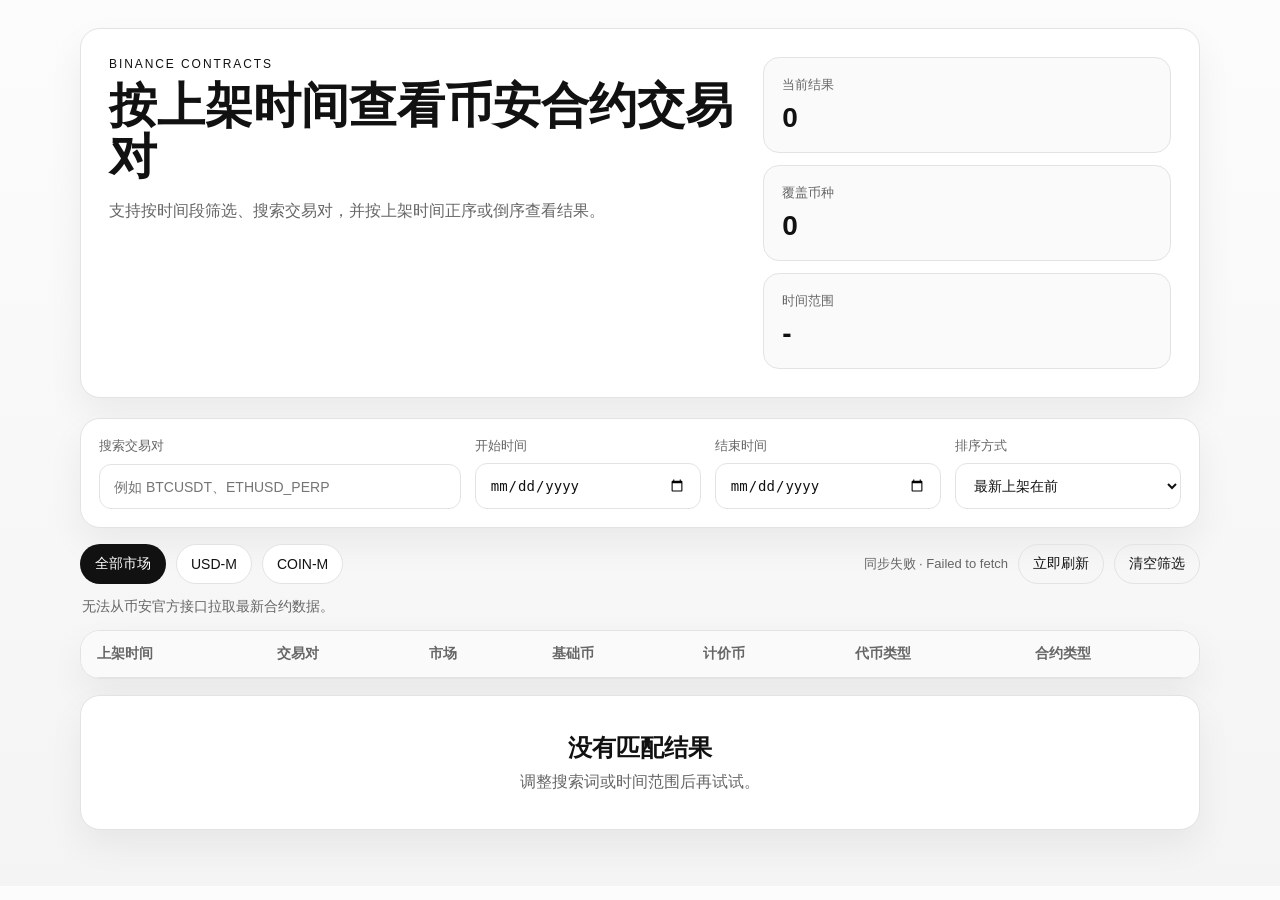
==== binance_contract_timeline.html @ d54d31f7 "Add files via upload" ====
<!doctype html>
<html lang="zh-CN">
  <head>
    <meta charset="UTF-8" />
    <meta name="viewport" content="width=device-width, initial-scale=1.0" />
    <title>Binance Contracts</title>
    <link rel="stylesheet" href="./binance_contract_timeline.css" />
  </head>
  <body>
    <div class="page-shell">
      <header class="hero">
        <div>
          <p class="eyebrow">Binance Contracts</p>
          <h1>按上架时间查看币安合约交易对</h1>
          <p class="hero-text">
            支持按时间段筛选、搜索交易对，并按上架时间正序或倒序查看结果。
          </p>
        </div>
        <div class="hero-stats">
          <div class="stat-card">
            <span class="stat-label">当前结果</span>
            <strong id="contract-count">-</strong>
          </div>
          <div class="stat-card">
            <span class="stat-label">覆盖币种</span>
            <strong id="token-count">-</strong>
          </div>
          <div class="stat-card">
            <span class="stat-label">时间范围</span>
            <strong id="date-range">-</strong>
          </div>
        </div>
      </header>

      <section class="controls">
        <label class="field field-search">
          <span>搜索交易对</span>
          <input id="search-input" type="search" placeholder="例如 BTCUSDT、ETHUSD_PERP" />
        </label>

        <label class="field">
          <span>开始时间</span>
          <input id="start-date" type="date" />
        </label>

        <label class="field">
          <span>结束时间</span>
          <input id="end-date" type="date" />
        </label>

        <label class="field">
          <span>排序方式</span>
          <select id="sort-select">
            <option value="desc">最新上架在前</option>
            <option value="asc">最早上架在前</option>
          </select>
        </label>
      </section>

      <section class="toolbar">
        <div class="filters">
          <button class="filter-chip active" data-market="ALL" type="button">全部市场</button>
          <button class="filter-chip" data-market="USD-M" type="button">USD-M</button>
          <button class="filter-chip" data-market="COIN-M" type="button">COIN-M</button>
        </div>
        <div class="toolbar-actions">
          <span id="sync-status" class="sync-status">准备连接币安...</span>
          <button id="home-button" class="reset-button hidden" type="button">返回首页列表</button>
          <button id="refresh-button" class="reset-button" type="button">立即刷新</button>
          <button id="reset-button" class="reset-button" type="button">清空筛选</button>
        </div>
      </section>

      <section class="results-bar">
        <p id="result-summary">正在加载交易对数据...</p>
      </section>

      <section id="delist-section" class="delist-section hidden">
        <div class="section-heading">
          <div>
            <h2>合约下架公告列表</h2>
            <p id="delist-summary">当前没有已公告下架的交易对。</p>
          </div>
        </div>
        <div class="table-shell">
          <table class="contracts-table">
            <thead>
              <tr>
                <th>预计下架时间</th>
                <th>交易对</th>
                <th>市场</th>
                <th>基础币</th>
                <th>计价币</th>
                <th>代币类型</th>
              </tr>
            </thead>
            <tbody id="delist-table-body"></tbody>
          </table>
        </div>
      </section>

      <main>
        <div class="table-shell">
          <table class="contracts-table">
            <thead>
              <tr>
                <th>上架时间</th>
                <th>交易对</th>
                <th>市场</th>
                <th>基础币</th>
                <th>计价币</th>
                <th>代币类型</th>
                <th>合约类型</th>
              </tr>
            </thead>
            <tbody id="table-body"></tbody>
          </table>
        </div>

        <section id="pagination" class="pagination hidden">
          <button id="prev-page" class="page-button" type="button">上一页</button>
          <div id="page-numbers" class="page-numbers"></div>
          <button id="next-page" class="page-button" type="button">下一页</button>
        </section>

        <div id="empty-state" class="empty-state hidden">
          <h2>没有匹配结果</h2>
          <p>调整搜索词或时间范围后再试试。</p>
        </div>
      </main>
    </div>
    <script src="./binance_contract_timeline.js"></script>
  </body>
</html>
---- binance_contract_timeline.css ----
:root {
  --bg: #f4f4f4;
  --panel: #ffffff;
  --panel-soft: #fafafa;
  --text: #111111;
  --muted: #666666;
  --line: #e3e3e3;
  --brand: #111111;
  --brand-soft: #f0f0f0;
  --accent: #2b2b2b;
  --shadow: 0 16px 36px rgba(0, 0, 0, 0.06);
}

* {
  box-sizing: border-box;
}

body {
  margin: 0;
  color: var(--text);
  font-family: "Avenir Next", "PingFang SC", "Hiragino Sans GB", sans-serif;
  background: linear-gradient(180deg, #fcfcfc 0%, var(--bg) 100%);
}

.page-shell {
  width: min(1120px, calc(100vw - 32px));
  margin: 0 auto;
  padding: 28px 0 56px;
}

.hero,
.controls,
.table-shell,
.empty-state {
  border: 1px solid var(--line);
  border-radius: 20px;
  background: var(--panel);
  box-shadow: var(--shadow);
}

.hero {
  display: grid;
  grid-template-columns: minmax(0, 1.4fr) minmax(260px, 0.9fr);
  gap: 20px;
  padding: 28px;
}

.eyebrow {
  margin: 0 0 10px;
  color: var(--brand);
  font-size: 12px;
  letter-spacing: 0.16em;
  text-transform: uppercase;
}

.hero h1 {
  margin: 0;
  font-family: "Iowan Old Style", "Songti SC", serif;
  font-size: clamp(30px, 5vw, 48px);
  line-height: 1.06;
}

.hero-text {
  margin: 14px 0 0;
  max-width: 56ch;
  color: var(--muted);
  line-height: 1.7;
}

.hero-stats {
  display: grid;
  gap: 12px;
}

.stat-card {
  padding: 18px;
  border: 1px solid var(--line);
  border-radius: 16px;
  background: var(--panel-soft);
}

.stat-label {
  display: block;
  margin-bottom: 8px;
  color: var(--muted);
  font-size: 13px;
}

.stat-card strong {
  font-size: 28px;
}

.controls {
  display: grid;
  grid-template-columns: minmax(0, 1.6fr) repeat(3, minmax(140px, 1fr));
  gap: 14px;
  margin-top: 20px;
  padding: 18px;
}

.field {
  display: grid;
  gap: 8px;
}

.field span {
  color: var(--muted);
  font-size: 13px;
}

.field input,
.field select {
  width: 100%;
  padding: 13px 14px;
  border: 1px solid var(--line);
  border-radius: 12px;
  background: #fff;
  color: var(--text);
  font-size: 14px;
}

.field input:focus,
.field select:focus {
  outline: 2px solid rgba(17, 17, 17, 0.08);
  border-color: rgba(17, 17, 17, 0.28);
}

.toolbar {
  display: flex;
  justify-content: space-between;
  gap: 14px;
  align-items: center;
  margin: 16px 0 10px;
}

.toolbar-actions {
  display: flex;
  flex-wrap: wrap;
  gap: 10px;
  align-items: center;
  justify-content: flex-end;
}

.toolbar-actions .hidden {
  display: none;
}

.sync-status {
  color: var(--muted);
  font-size: 13px;
}

.filters {
  display: flex;
  flex-wrap: wrap;
  gap: 10px;
}

.filter-chip,
.reset-button {
  padding: 10px 14px;
  border: 1px solid var(--line);
  border-radius: 999px;
  background: #fff;
  color: var(--text);
  cursor: pointer;
  font-size: 14px;
}

.filter-chip.active {
  border-color: transparent;
  background: var(--brand);
  color: #ffffff;
}

.reset-button {
  background: transparent;
}

.reset-button:disabled {
  cursor: wait;
  opacity: 0.6;
}

.results-bar {
  margin: 6px 2px 14px;
  color: var(--muted);
  font-size: 14px;
}

.delist-section {
  margin-bottom: 18px;
}

.section-heading {
  display: flex;
  justify-content: space-between;
  gap: 12px;
  align-items: end;
  margin: 0 2px 10px;
}

.section-heading h2 {
  margin: 0 0 6px;
  font-size: 22px;
}

.section-heading p {
  margin: 0;
  color: var(--muted);
  font-size: 14px;
}

.table-shell {
  overflow: hidden;
}

.pagination {
  display: flex;
  flex-wrap: wrap;
  justify-content: center;
  align-items: center;
  gap: 10px;
  margin-top: 16px;
}

.page-numbers {
  display: flex;
  flex-wrap: wrap;
  gap: 8px;
  justify-content: center;
}

.page-button {
  min-width: 42px;
  padding: 10px 14px;
  border: 1px solid var(--line);
  border-radius: 12px;
  background: #fff;
  color: var(--text);
  cursor: pointer;
  font-size: 14px;
}

.page-button.active {
  border-color: transparent;
  background: var(--brand);
  color: #fff;
  cursor: default;
}

.page-button:disabled {
  cursor: not-allowed;
  opacity: 0.45;
}

.page-ellipsis {
  display: inline-flex;
  align-items: center;
  padding: 0 2px;
  color: var(--muted);
}

.contracts-table {
  width: 100%;
  border-collapse: collapse;
}

.contracts-table thead {
  background: var(--panel-soft);
}

.contracts-table th,
.contracts-table td {
  padding: 14px 16px;
  border-bottom: 1px solid var(--line);
  text-align: left;
  font-size: 14px;
}

.contracts-table th {
  color: var(--muted);
  font-weight: 600;
}

.contracts-table tbody tr:hover {
  background: #fbfbfb;
}

.market-badge {
  display: inline-flex;
  align-items: center;
  padding: 6px 10px;
  border-radius: 999px;
  background: var(--brand-soft);
  color: var(--brand);
  font-size: 12px;
  font-weight: 600;
}

.type-badge {
  display: inline-flex;
  align-items: center;
  padding: 6px 10px;
  border: 1px solid var(--line);
  border-radius: 999px;
  background: #ffffff;
  color: var(--accent);
  font-size: 12px;
  font-weight: 500;
}

.empty-state {
  margin-top: 16px;
  padding: 36px 24px;
  text-align: center;
}

.empty-state h2 {
  margin: 0 0 8px;
}

.empty-state p {
  margin: 0;
  color: var(--muted);
}

.hidden {
  display: none;
}

@media (max-width: 960px) {
  .hero,
  .controls {
    grid-template-columns: 1fr;
  }

  .toolbar {
    flex-direction: column;
    align-items: stretch;
  }

  .toolbar-actions {
    justify-content: stretch;
  }

  .reset-button {
    width: 100%;
  }

  .pagination {
    justify-content: stretch;
  }
}

@media (max-width: 760px) {
  .page-shell {
    width: min(100vw - 20px, 1120px);
    padding-top: 18px;
  }

  .table-shell {
    border: 0;
    box-shadow: none;
    background: transparent;
  }

  .contracts-table,
  .contracts-table thead,
  .contracts-table tbody,
  .contracts-table tr,
  .contracts-table th,
  .contracts-table td {
    display: block;
  }

  .contracts-table thead {
    display: none;
  }

  .contracts-table tbody {
    display: grid;
    gap: 12px;
  }

  .contracts-table tr {
    border: 1px solid var(--line);
    border-radius: 16px;
    background: var(--panel);
    box-shadow: var(--shadow);
    overflow: hidden;
  }

  .contracts-table td {
    display: flex;
    justify-content: space-between;
    gap: 12px;
    padding: 12px 14px;
  }

  .contracts-table td::before {
    content: attr(data-label);
    color: var(--muted);
  }
}
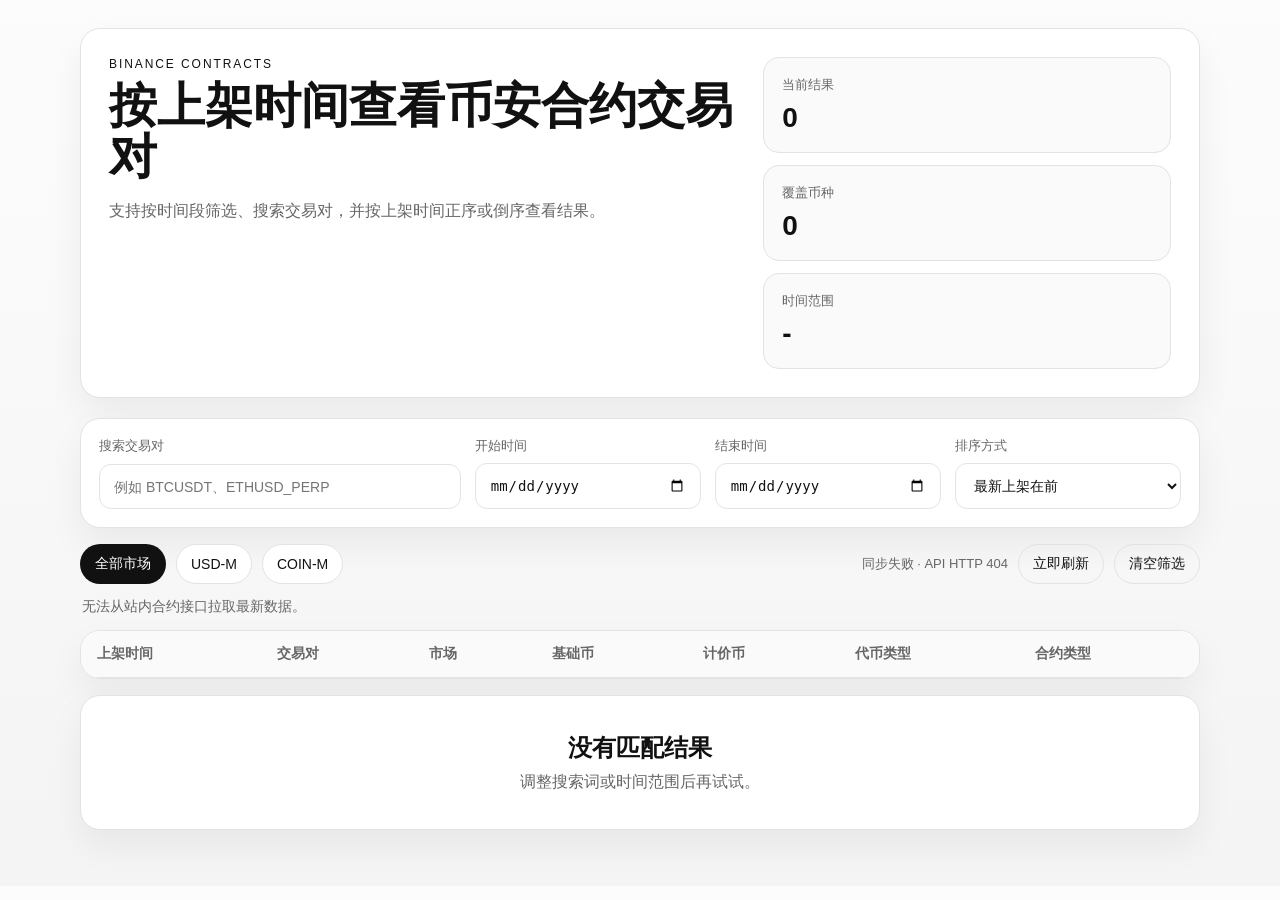
==== commit 88998169: "Update binance_contract_timeline.html Sync delist table headers" ====
--- a/binance_contract_timeline.html
+++ b/binance_contract_timeline.html
@@ -86,7 +86,8 @@
           <table class="contracts-table">
             <thead>
               <tr>
-                <th>预计下架时间</th>
+                <th>公告发布时间</th>
+                <th>公告下架时间</th>
                 <th>交易对</th>
                 <th>市场</th>
                 <th>基础币</th>
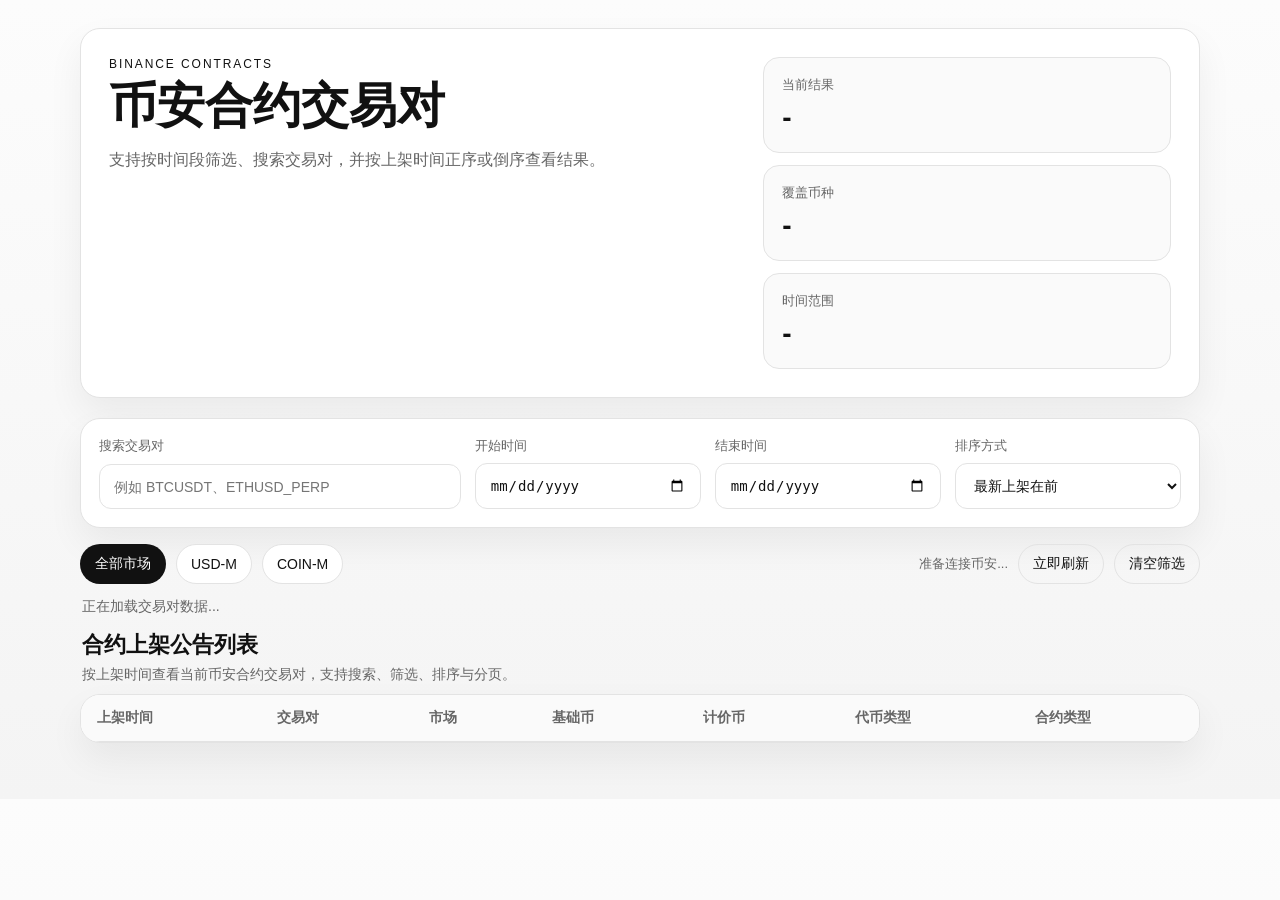
==== commit 58223277: "Update binance_contract_timeline.html Update hero and section titles" ====
--- a/binance_contract_timeline.html
+++ b/binance_contract_timeline.html
@@ -9,9 +9,9 @@
   <body>
     <div class="page-shell">
       <header class="hero">
-        <div>
+        <div class="hero-copy">
           <p class="eyebrow">Binance Contracts</p>
-          <h1>按上架时间查看币安合约交易对</h1>
+          <h1>币安合约交易对</h1>
           <p class="hero-text">
             支持按时间段筛选、搜索交易对，并按上架时间正序或倒序查看结果。
           </p>
@@ -87,8 +87,10 @@
             <thead>
               <tr>
                 <th>公告发布时间</th>
-                <th>公告下架时间</th>
                 <th>交易对</th>
+                <th>现货下架时间</th>
+                <th>合约下架时间</th>
+                <th>状态标记</th>
                 <th>市场</th>
                 <th>基础币</th>
                 <th>计价币</th>
@@ -101,6 +103,12 @@
       </section>
 
       <main>
+        <section class="section-heading">
+          <div>
+            <h2>合约上架公告列表</h2>
+            <p>按上架时间查看当前币安合约交易对，支持搜索、筛选、排序与分页。</p>
+          </div>
+        </section>
         <div class="table-shell">
           <table class="contracts-table">
             <thead>
@@ -127,9 +135,3 @@
         <div id="empty-state" class="empty-state hidden">
           <h2>没有匹配结果</h2>
           <p>调整搜索词或时间范围后再试试。</p>
-        </div>
-      </main>
-    </div>
-    <script src="./binance_contract_timeline.js"></script>
-  </body>
-</html>
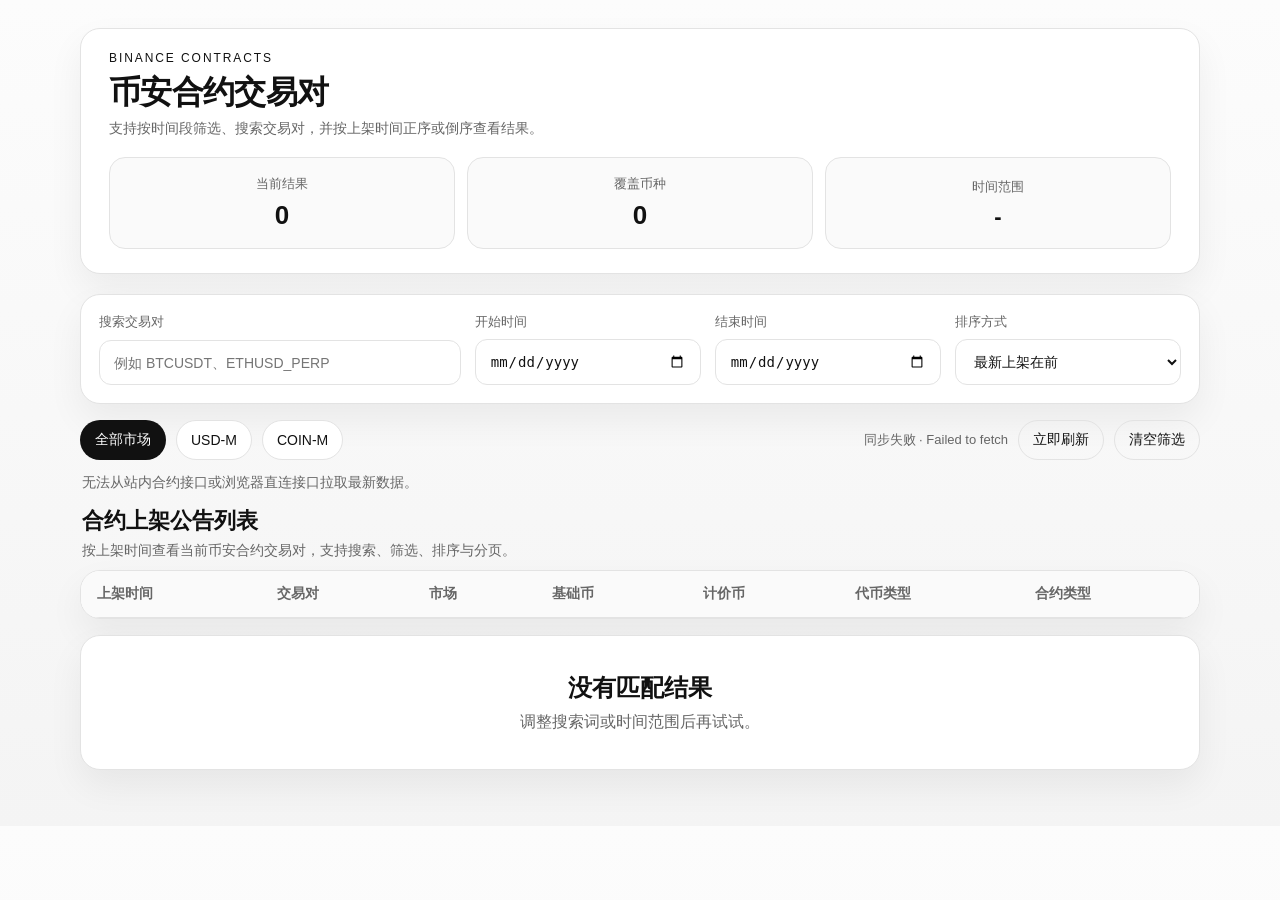
==== commit 283c1c58: "Update binance_contract_timeline.html Restore complete timeline HTML" ====
--- a/binance_contract_timeline.html
+++ b/binance_contract_timeline.html
@@ -135,3 +135,9 @@
         <div id="empty-state" class="empty-state hidden">
           <h2>没有匹配结果</h2>
           <p>调整搜索词或时间范围后再试试。</p>
+        </div>
+      </main>
+    </div>
+    <script src="./binance_contract_timeline.js"></script>
+  </body>
+</html>
--- a/binance_contract_timeline.css
+++ b/binance_contract_timeline.css
@@ -40,9 +40,12 @@
 
 .hero {
   display: grid;
-  grid-template-columns: minmax(0, 1.4fr) minmax(260px, 0.9fr);
-  gap: 20px;
-  padding: 28px;
+  gap: 18px;
+  padding: 22px 28px 24px;
+}
+
+.hero-copy {
+  max-width: 760px;
 }
 
 .eyebrow {
@@ -56,27 +59,37 @@
 .hero h1 {
   margin: 0;
   font-family: "Iowan Old Style", "Songti SC", serif;
-  font-size: clamp(30px, 5vw, 48px);
-  line-height: 1.06;
+  font-size: clamp(22px, 3vw, 32px);
+  font-weight: 600;
+  letter-spacing: -0.02em;
+  line-height: 1.08;
 }
 
 .hero-text {
-  margin: 14px 0 0;
+  margin: 8px 0 0;
   max-width: 56ch;
   color: var(--muted);
-  line-height: 1.7;
+  font-size: 14px;
+  line-height: 1.55;
 }
 
 .hero-stats {
   display: grid;
+  grid-template-columns: repeat(3, minmax(0, 1fr));
   gap: 12px;
 }
 
 .stat-card {
-  padding: 18px;
+  display: flex;
+  flex-direction: column;
+  justify-content: center;
+  align-items: center;
+  min-height: 92px;
+  padding: 14px 18px;
   border: 1px solid var(--line);
   border-radius: 16px;
   background: var(--panel-soft);
+  text-align: center;
 }
 
 .stat-label {
@@ -87,7 +100,13 @@
 }
 
 .stat-card strong {
-  font-size: 28px;
+  font-size: clamp(22px, 2.6vw, 26px);
+  line-height: 1.15;
+}
+
+#date-range {
+  font-size: clamp(18px, 2vw, 22px);
+  white-space: nowrap;
 }
 
 .controls {
@@ -310,6 +329,18 @@
   font-weight: 500;
 }
 
+.status-badge {
+  display: inline-flex;
+  align-items: center;
+  padding: 6px 10px;
+  border: 1px solid #d6d6d6;
+  border-radius: 999px;
+  background: #f6f6f6;
+  color: #222;
+  font-size: 12px;
+  font-weight: 600;
+}
+
 .empty-state {
   margin-top: 16px;
   padding: 36px 24px;
@@ -330,8 +361,11 @@
 }
 
 @media (max-width: 960px) {
-  .hero,
   .controls {
+    grid-template-columns: 1fr;
+  }
+
+  .hero-stats {
     grid-template-columns: 1fr;
   }
 
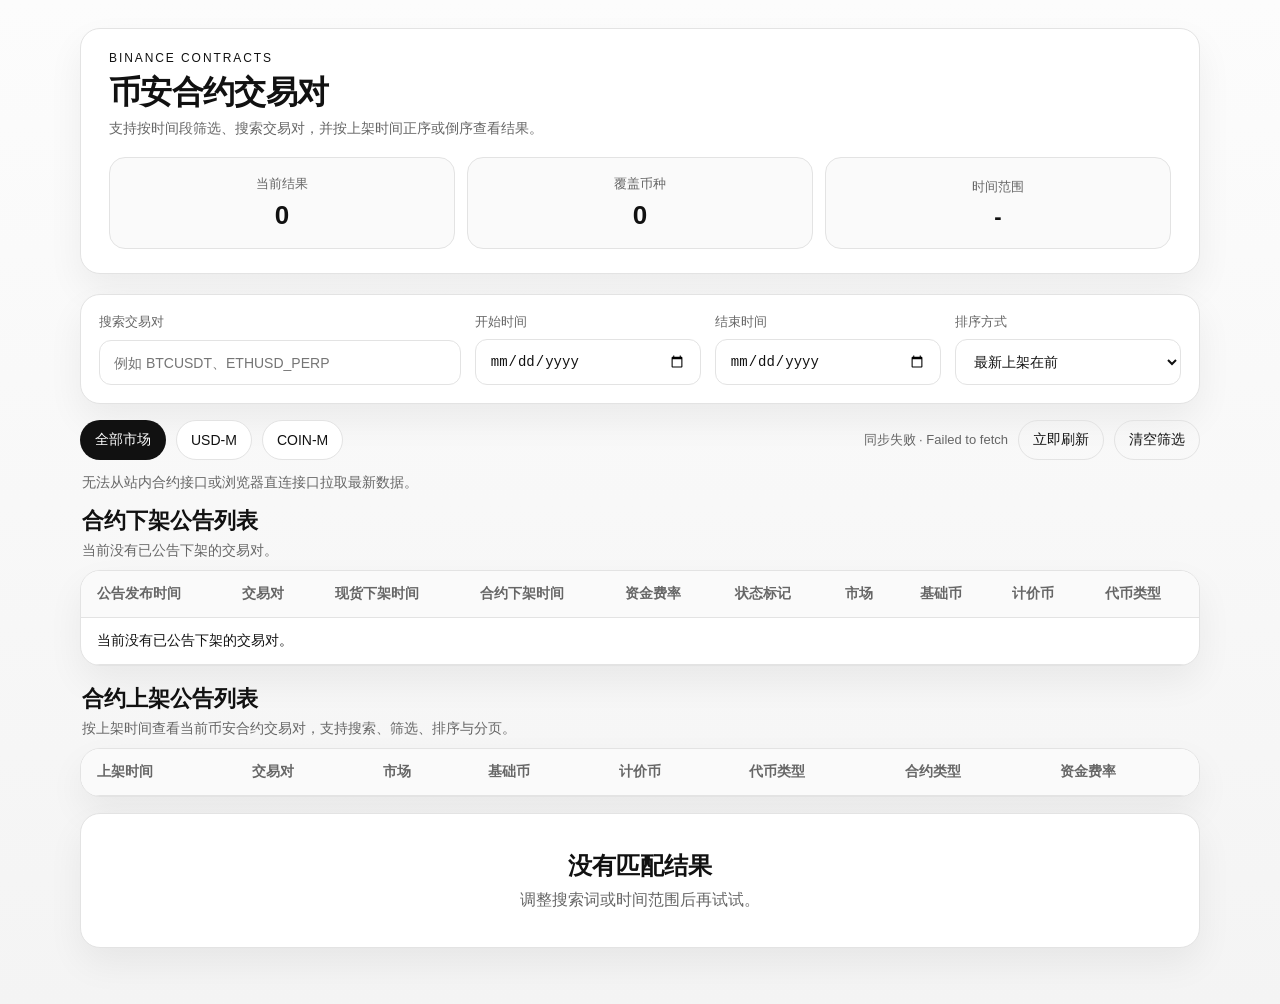
==== commit 3e791f31: "Update binance_contract_timeline.html Update contracts timeline table columns" ====
--- a/binance_contract_timeline.html
+++ b/binance_contract_timeline.html
@@ -59,9 +59,9 @@
 
       <section class="toolbar">
         <div class="filters">
-          <button class="filter-chip active" data-market="ALL" type="button">全部市场</button>
-          <button class="filter-chip" data-market="USD-M" type="button">USD-M</button>
-          <button class="filter-chip" data-market="COIN-M" type="button">COIN-M</button>
+          <button class="filter-chip active" data-market="ALL" data-label="全部市场" type="button">全部市场</button>
+          <button class="filter-chip" data-market="USD-M" data-label="USD-M" type="button">USD-M</button>
+          <button class="filter-chip" data-market="COIN-M" data-label="COIN-M" type="button">COIN-M</button>
         </div>
         <div class="toolbar-actions">
           <span id="sync-status" class="sync-status">准备连接币安...</span>
@@ -90,6 +90,7 @@
                 <th>交易对</th>
                 <th>现货下架时间</th>
                 <th>合约下架时间</th>
+                <th>资金费率</th>
                 <th>状态标记</th>
                 <th>市场</th>
                 <th>基础币</th>
@@ -120,6 +121,7 @@
                 <th>计价币</th>
                 <th>代币类型</th>
                 <th>合约类型</th>
+                <th>资金费率</th>
               </tr>
             </thead>
             <tbody id="table-body"></tbody>
